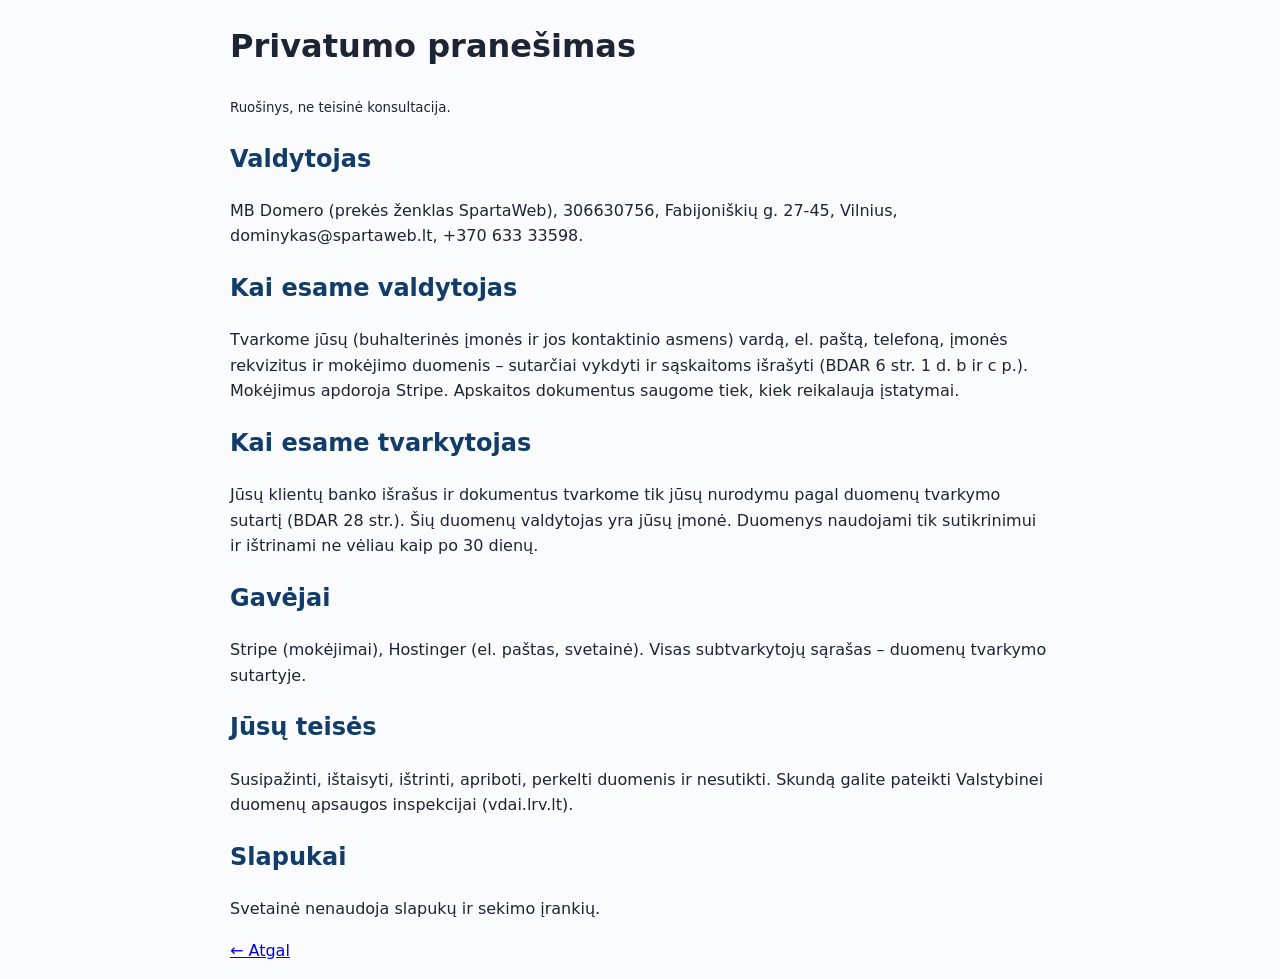
==== privatumas.html @ 7cc7ab01 "SIG-021 radaras pilot page" ====
<!doctype html><html lang="lt"><head><meta charset="utf-8"><meta name="viewport" content="width=device-width,initial-scale=1"><title>Privatumo pranešimas | SpartaWeb</title><link rel="stylesheet" href="style.css"></head><body><main class="w">
<h1>Privatumo pranešimas</h1><p><small>Ruošinys, ne teisinė konsultacija.</small></p>
<h2>Valdytojas</h2><p>MB Domero (prekės ženklas SpartaWeb), 306630756, Fabijoniškių g. 27-45, Vilnius, dominykas@spartaweb.lt, +370 633 33598.</p>
<h2>Kai esame valdytojas</h2><p>Tvarkome jūsų (buhalterinės įmonės ir jos kontaktinio asmens) vardą, el. paštą, telefoną, įmonės rekvizitus ir mokėjimo duomenis – sutarčiai vykdyti ir sąskaitoms išrašyti (BDAR 6 str. 1 d. b ir c p.). Mokėjimus apdoroja Stripe. Apskaitos dokumentus saugome tiek, kiek reikalauja įstatymai.</p>
<h2>Kai esame tvarkytojas</h2><p>Jūsų klientų banko išrašus ir dokumentus tvarkome tik jūsų nurodymu pagal duomenų tvarkymo sutartį (BDAR 28 str.). Šių duomenų valdytojas yra jūsų įmonė. Duomenys naudojami tik sutikrinimui ir ištrinami ne vėliau kaip po 30 dienų.</p>
<h2>Gavėjai</h2><p>Stripe (mokėjimai), Hostinger (el. paštas, svetainė). Visas subtvarkytojų sąrašas – duomenų tvarkymo sutartyje.</p>
<h2>Jūsų teisės</h2><p>Susipažinti, ištaisyti, ištrinti, apriboti, perkelti duomenis ir nesutikti. Skundą galite pateikti Valstybinei duomenų apsaugos inspekcijai (vdai.lrv.lt).</p>
<h2>Slapukai</h2><p>Svetainė nenaudoja slapukų ir sekimo įrankių.</p>
<p><a href="index.html">← Atgal</a></p></main></body></html>
---- style.css ----
*{box-sizing:border-box}body{margin:0;font-family:system-ui,-apple-system,Segoe UI,Roboto,sans-serif;color:#1d2433;line-height:1.6;background:#fafbfc}
.w{max-width:860px;margin:0 auto;padding:0 20px}header{background:#123c69;color:#fff;padding:48px 0}header h1{font-size:2rem;margin:.2em 0}
section{padding:36px 0;border-bottom:1px solid #e5e8ee}h2{color:#123c69}.cards{display:grid;grid-template-columns:repeat(auto-fit,minmax(240px,1fr));gap:16px}
.card{background:#fff;border:1px solid #dde2ea;border-radius:10px;padding:20px}.price{font-size:2rem;font-weight:700}
.btn{display:inline-block;background:#e4572e;color:#fff;padding:12px 20px;border-radius:8px;text-decoration:none;font-weight:600}.btn.alt{background:#fff;color:#123c69}
details{background:#fff;border:1px solid #dde2ea;border-radius:8px;padding:12px 16px;margin:8px 0}summary{font-weight:600;cursor:pointer}footer{padding:28px 0;font-size:.9rem;color:#556}
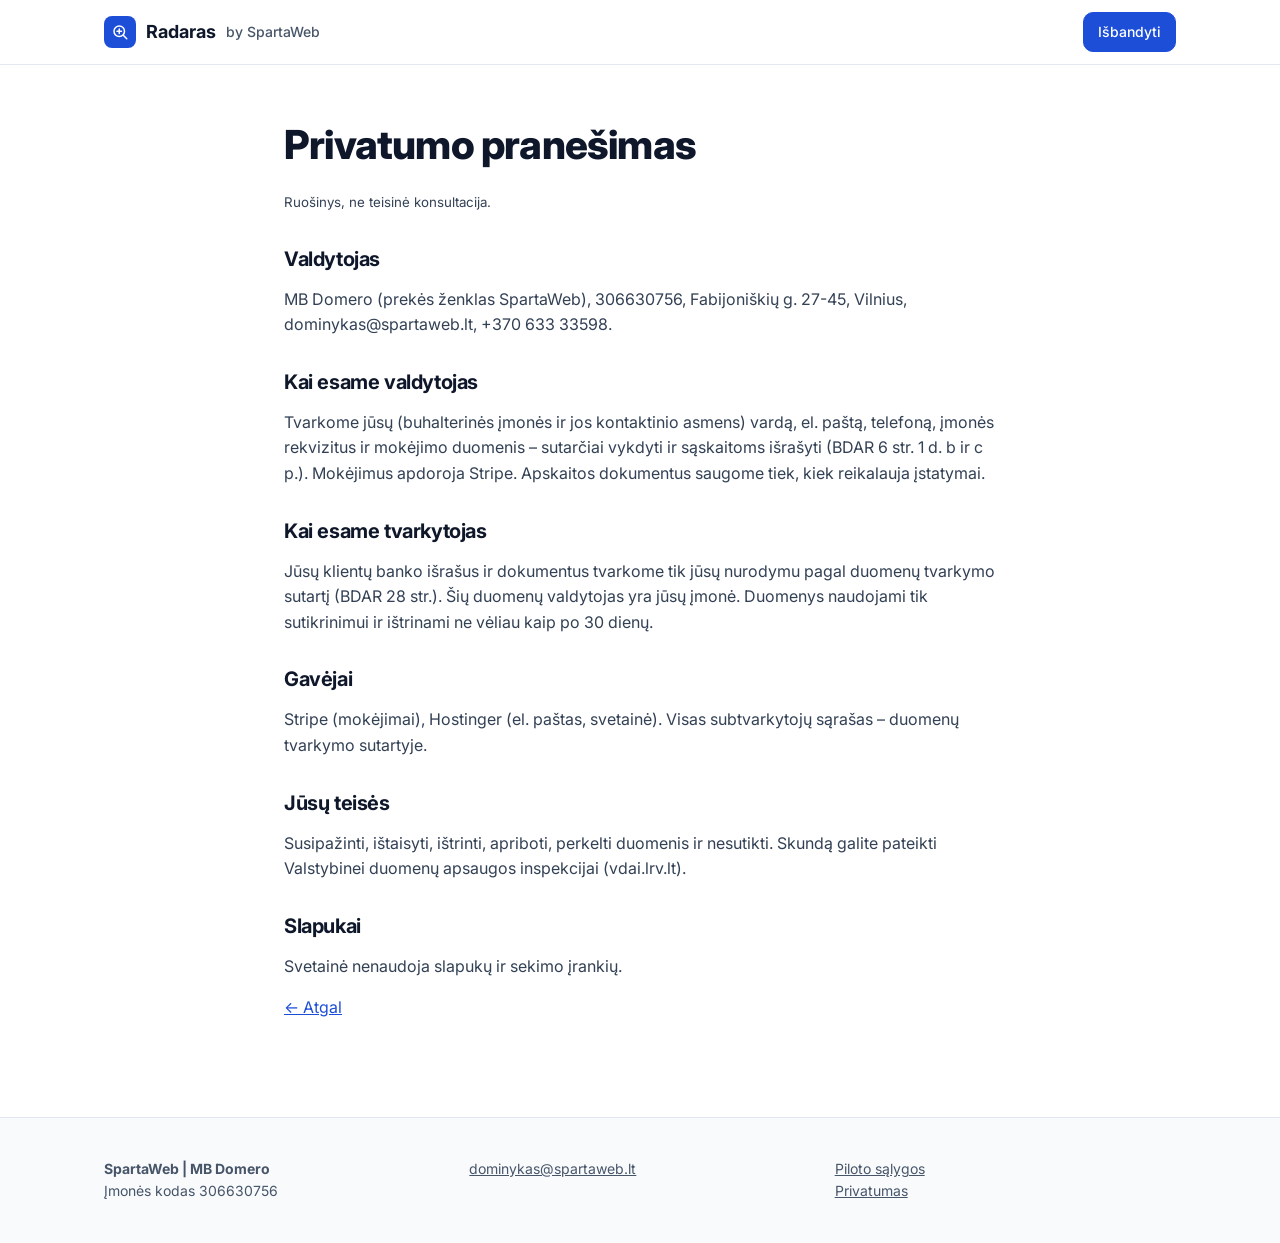
==== commit 6271d9a6: "Redesign: professional B2B look, customer-language copy, DUK" ====
--- a/privatumas.html
+++ b/privatumas.html
@@ -1,4 +1,6 @@
-<!doctype html><html lang="lt"><head><meta charset="utf-8"><meta name="viewport" content="width=device-width,initial-scale=1"><title>Privatumo pranešimas | SpartaWeb</title><link rel="stylesheet" href="style.css"></head><body><main class="w">
+<!doctype html><html lang="lt"><head><meta charset="utf-8"><meta name="viewport" content="width=device-width,initial-scale=1"><title>Privatumo pranešimas | SpartaWeb</title><link rel="preconnect" href="https://fonts.googleapis.com"><link href="https://fonts.googleapis.com/css2?family=Inter:wght@400;500;600;700;800&display=swap" rel="stylesheet"><link rel="stylesheet" href="style.css"></head><body>
+<nav class="nav"><div class="w nav-in"><a class="logo" href="index.html"><span class="mark"><svg viewBox="0 0 24 24" fill="none" stroke="currentColor" stroke-width="2.2" stroke-linecap="round"><circle cx="11" cy="11" r="7"/><path d="M21 21l-4.3-4.3M8 11h6M11 8v6"/></svg></span>Radaras <span class="by">by SpartaWeb</span></a><div class="nav-links"><a class="btn sm" href="index.html#kainos">Išbandyti</a></div></div></nav>
+<main class="w doc">
 <h1>Privatumo pranešimas</h1><p><small>Ruošinys, ne teisinė konsultacija.</small></p>
 <h2>Valdytojas</h2><p>MB Domero (prekės ženklas SpartaWeb), 306630756, Fabijoniškių g. 27-45, Vilnius, dominykas@spartaweb.lt, +370 633 33598.</p>
 <h2>Kai esame valdytojas</h2><p>Tvarkome jūsų (buhalterinės įmonės ir jos kontaktinio asmens) vardą, el. paštą, telefoną, įmonės rekvizitus ir mokėjimo duomenis – sutarčiai vykdyti ir sąskaitoms išrašyti (BDAR 6 str. 1 d. b ir c p.). Mokėjimus apdoroja Stripe. Apskaitos dokumentus saugome tiek, kiek reikalauja įstatymai.</p>
@@ -6,4 +8,4 @@
 <h2>Gavėjai</h2><p>Stripe (mokėjimai), Hostinger (el. paštas, svetainė). Visas subtvarkytojų sąrašas – duomenų tvarkymo sutartyje.</p>
 <h2>Jūsų teisės</h2><p>Susipažinti, ištaisyti, ištrinti, apriboti, perkelti duomenis ir nesutikti. Skundą galite pateikti Valstybinei duomenų apsaugos inspekcijai (vdai.lrv.lt).</p>
 <h2>Slapukai</h2><p>Svetainė nenaudoja slapukų ir sekimo įrankių.</p>
-<p><a href="index.html">← Atgal</a></p></main></body></html>
+<p><a href="index.html">← Atgal</a></p></main><footer class="foot"><div class="w foot-in"><div><b>SpartaWeb | MB Domero</b><br>Įmonės kodas 306630756</div><div><a href="mailto:dominykas@spartaweb.lt">dominykas@spartaweb.lt</a></div><div><a href="salygos.html">Piloto sąlygos</a><br><a href="privatumas.html">Privatumas</a></div></div></footer></body></html>
--- a/style.css
+++ b/style.css
@@ -1,6 +1,54 @@
-*{box-sizing:border-box}body{margin:0;font-family:system-ui,-apple-system,Segoe UI,Roboto,sans-serif;color:#1d2433;line-height:1.6;background:#fafbfc}
-.w{max-width:860px;margin:0 auto;padding:0 20px}header{background:#123c69;color:#fff;padding:48px 0}header h1{font-size:2rem;margin:.2em 0}
-section{padding:36px 0;border-bottom:1px solid #e5e8ee}h2{color:#123c69}.cards{display:grid;grid-template-columns:repeat(auto-fit,minmax(240px,1fr));gap:16px}
-.card{background:#fff;border:1px solid #dde2ea;border-radius:10px;padding:20px}.price{font-size:2rem;font-weight:700}
-.btn{display:inline-block;background:#e4572e;color:#fff;padding:12px 20px;border-radius:8px;text-decoration:none;font-weight:600}.btn.alt{background:#fff;color:#123c69}
-details{background:#fff;border:1px solid #dde2ea;border-radius:8px;padding:12px 16px;margin:8px 0}summary{font-weight:600;cursor:pointer}footer{padding:28px 0;font-size:.9rem;color:#556}
+:root{--ink:#0f172a;--mut:#475569;--line:#e2e8f0;--bg2:#f8fafc;--pri:#1d4ed8;--pri2:#1e40af;--soft:#eff6ff}
+*{box-sizing:border-box}html{scroll-behavior:smooth}
+body{margin:0;font-family:Inter,system-ui,-apple-system,"Segoe UI",sans-serif;color:var(--ink);line-height:1.6;font-size:16px;-webkit-font-smoothing:antialiased}
+a{color:var(--pri)}.w{max-width:1120px;margin:0 auto;padding:0 24px}
+h1,h2,h3{line-height:1.2;letter-spacing:-.02em;margin:0 0 .5em}h2{font-size:clamp(26px,3.2vw,36px);font-weight:700}h3{font-size:19px;font-weight:600}
+.muted{color:var(--mut)}
+svg{width:20px;height:20px;fill:none;stroke:currentColor;stroke-width:2;stroke-linecap:round;stroke-linejoin:round;flex:none}
+.nav{position:sticky;top:0;z-index:9;background:rgba(255,255,255,.92);backdrop-filter:blur(8px);border-bottom:1px solid var(--line)}
+.nav-in{display:flex;align-items:center;justify-content:space-between;height:64px}
+.logo{display:flex;align-items:center;gap:10px;font-weight:700;color:var(--ink);text-decoration:none;font-size:18px}
+.logo .by{font-weight:500;color:var(--mut);font-size:14px}
+.mark{display:grid;place-items:center;width:32px;height:32px;border-radius:8px;background:var(--pri);color:#fff}.mark svg{width:18px;height:18px}
+.nav-links{display:flex;align-items:center;gap:24px}.nav-links a{color:var(--mut);text-decoration:none;font-weight:500;font-size:15px}.nav-links a.btn{color:#fff}
+.btn{display:inline-flex;align-items:center;justify-content:center;background:var(--pri);color:#fff;padding:11px 20px;border-radius:10px;text-decoration:none;font-weight:600;border:1.5px solid var(--pri);transition:.15s}
+.btn:hover{background:var(--pri2);border-color:var(--pri2)}.btn.sm{padding:8px 14px;font-size:14px}.btn.lg{padding:14px 24px;font-size:16px}.btn.block{display:flex;width:100%}
+.btn.ghost{background:#fff;color:var(--ink);border-color:var(--line)}.btn.ghost:hover{border-color:#94a3b8}
+.btn.light{background:#fff;color:var(--pri);border-color:#fff}.btn.outline{background:transparent;color:#fff;border-color:rgba(255,255,255,.5)}
+.hero{background:linear-gradient(180deg,var(--soft),#fff);padding:88px 0 72px;text-align:center}
+.pill{display:inline-block;background:#fff;border:1px solid #bfdbfe;color:var(--pri);font-weight:600;font-size:13px;padding:6px 14px;border-radius:99px;margin-bottom:24px}
+.hero h1{font-size:clamp(34px,5.2vw,58px);font-weight:800;max-width:900px;margin:0 auto 20px;letter-spacing:-.03em}
+.lead{font-size:clamp(17px,2vw,20px);color:var(--mut);max-width:720px;margin:0 auto 32px}
+.cta{display:flex;gap:12px;justify-content:center;flex-wrap:wrap}
+.trust{list-style:none;padding:0;margin:40px 0 0;display:flex;gap:28px;justify-content:center;flex-wrap:wrap;color:var(--mut);font-size:14px;font-weight:500}
+.trust li{display:flex;align-items:center;gap:8px}.trust svg{color:var(--pri);width:18px;height:18px}
+.sec{padding:80px 24px}.sec-h{text-align:center;max-width:680px;margin:0 auto 44px}
+.eyebrow{display:block;color:var(--pri);font-weight:700;font-size:13px;text-transform:uppercase;letter-spacing:.08em;margin-bottom:10px}
+.band{background:var(--bg2);border-top:1px solid var(--line);border-bottom:1px solid var(--line)}
+.grid3{display:grid;grid-template-columns:repeat(3,1fr);gap:20px}
+.card{background:#fff;border:1px solid var(--line);border-radius:16px;padding:28px;box-shadow:0 1px 2px rgba(15,23,42,.04)}
+.card p{margin:0;color:var(--mut)}
+.prob p{color:var(--ink);font-weight:500;font-size:17px}
+.ic{display:grid;place-items:center;width:44px;height:44px;border-radius:12px;background:#fef2f2;color:#dc2626;margin-bottom:16px}
+.num{display:grid;place-items:center;width:36px;height:36px;border-radius:50%;background:var(--pri);color:#fff;font-weight:700;margin-bottom:16px}
+.gets{max-width:760px;margin:44px auto 0;background:#fff;border:1px solid var(--line);border-radius:16px;padding:28px 32px}
+.checks{list-style:none;padding:0;margin:0}.checks li{position:relative;padding:6px 0 6px 30px}
+.checks li:before{content:"";position:absolute;left:0;top:10px;width:18px;height:18px;border-radius:50%;background:var(--soft) url("data:image/svg+xml,%3Csvg xmlns='http://www.w3.org/2000/svg' viewBox='0 0 24 24' fill='none' stroke='%231d4ed8' stroke-width='3' stroke-linecap='round' stroke-linejoin='round'%3E%3Cpath d='M6 12l4 4 8-8'/%3E%3C/svg%3E") center/12px no-repeat}
+.prices{display:grid;grid-template-columns:repeat(2,1fr);gap:24px;max-width:820px;margin:0 auto}
+.price-card{position:relative;display:flex;flex-direction:column;gap:14px;padding:32px}.price-card .checks{flex:1}
+.price-card.hl{border:2px solid var(--pri);box-shadow:0 12px 32px rgba(29,78,216,.12)}
+.tag{position:absolute;top:-13px;left:32px;background:var(--pri);color:#fff;font-size:12px;font-weight:600;padding:4px 12px;border-radius:99px}
+.price{font-size:48px;font-weight:800;letter-spacing:-.03em;line-height:1}.price span{font-size:16px;font-weight:500;color:var(--mut);margin-left:6px;letter-spacing:0}
+.refund{display:flex;gap:14px;align-items:flex-start;max-width:820px;margin:28px auto 0;background:#f0fdf4;border:1px solid #bbf7d0;border-radius:14px;padding:18px 22px}.refund svg{color:#16a34a;margin-top:3px}.refund p{margin:0}
+.two{display:grid;grid-template-columns:1fr 1.3fr;gap:48px;align-items:center}.two p{color:var(--mut);font-size:17px;margin:0}
+.narrow{max-width:800px}
+details{border:1px solid var(--line);border-radius:12px;padding:0 20px;margin-bottom:12px;background:#fff}
+summary{cursor:pointer;font-weight:600;padding:18px 0;list-style:none;display:flex;justify-content:space-between;gap:16px}
+summary::-webkit-details-marker{display:none}summary:after{content:"+";color:var(--pri);font-size:22px;line-height:1}details[open] summary:after{content:"–"}
+details p{margin:0 0 18px;color:var(--mut)}
+.final{background:linear-gradient(135deg,var(--pri),#1e3a8a);color:#fff;border-radius:20px;padding:56px 32px;text-align:center}.final p{color:#dbeafe;margin:0 0 28px;font-size:18px}
+.foot{border-top:1px solid var(--line);background:var(--bg2);padding:40px 0;font-size:14px;color:var(--mut)}
+.foot-in{display:grid;grid-template-columns:repeat(3,1fr);gap:24px}.foot a{color:var(--mut)}
+/* vidiniai puslapiai */
+.doc{max-width:760px;padding:56px 24px 80px}.doc h1{font-size:clamp(28px,4vw,40px);font-weight:800}.doc h2{font-size:20px;margin-top:32px}.doc p{color:#334155}
+@media(max-width:860px){.grid3,.prices,.two,.foot-in{grid-template-columns:1fr}.nav-links a:not(.btn){display:none}.hero{padding:56px 0 48px}.sec{padding:56px 20px}.two{gap:16px}}
